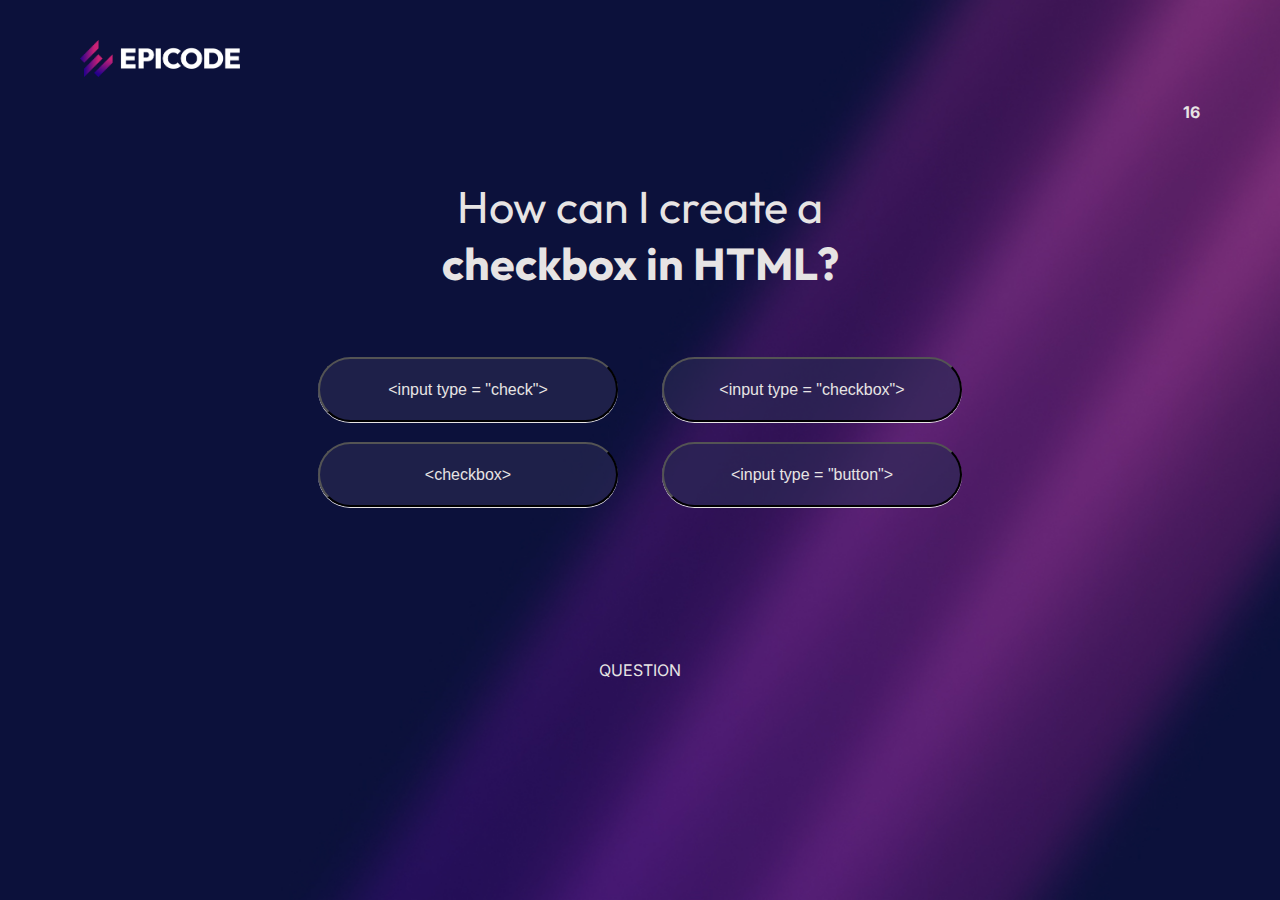
==== BenchmarkPage.html @ d09dcbf2 "update benchmarkPage" ====
<!DOCTYPE html>
<html lang="en">
  <head>
    <meta charset="UTF-8" />
    <meta name="viewport" content="width=device-width, initial-scale=1.0" />
    <link rel="stylesheet" href="./assets/CSS/general.css" />
    <link rel="stylesheet" href="./assets/CSS/BenchmarkPage.css" />
    <title>Benchmark Page</title>
  </head>
  <body>
    <header>
      <img class="epicode_logo" src="./assets/epicode_logo.png" alt="logo epicode" />
      <div class="timer-prov"><h4>16</h4></div>
    </header>
    <main>
      <h1>How can I create a <br /><span>checkbox in HTML?</span></h1>

      <button>&lt;input type = "check"&gt;</button>
      <button>&lt;input type = "checkbox"&gt;</button><br />
      <button>&lt;checkbox&gt;</button>
      <button>&lt;input type = "button"&gt;</button>
    </main>
    <footer>
      <p>QUESTION</p>
    </footer>
  </body>
</html>
---- assets/CSS/general.css ----
@import url("https://fonts.googleapis.com/css2?family=Outfit:wght@100..900&display=swap");
@import url("https://fonts.googleapis.com/css2?family=Inter:ital,opsz,wght@0,14..32,100..900;1,14..32,100..900&display=swap");

body {
  margin: 0;
  background-image: url(../bg.jpg);
  background-size: 100%;
  color: rgb(231, 228, 228);
  padding-inline: 5rem;
  padding-top: 2.5rem;
  min-width: 60%;
  font-family: "Inter", sans-serif;
  font-optical-sizing: auto;
  font-weight: 400;
  font-style: normal;
}

header {
  text-align: left;
}

.epicode_logo {
  width: 10rem;
}
h1 {
  font-family: "Outfit", sans-serif;
  font-optical-sizing: auto;
  font-weight: 400;
  font-style: normal;
}
---- assets/CSS/BenchmarkPage.css ----
body {
  text-align: center;
}
main {
  margin: 1rem;
}

h4 {
  text-align: right;
}
h1 {
  font-size: 2.8rem;
  margin-top: 3.5rem;
}
h1 span {
  font-weight: bold;
}
button {
  background-color: #292953a1;
  width: 300px;
  height: 65px;
  color: rgb(231, 228, 228);
  font-size: 16px;
  border-radius: 55px;
  box-shadow: 0 1px;
  padding: 15px 32px;
  display: inline;
  margin: -15px 20px;
  margin-top: 35px;
}
footer,
p {
  margin: 15%;
}
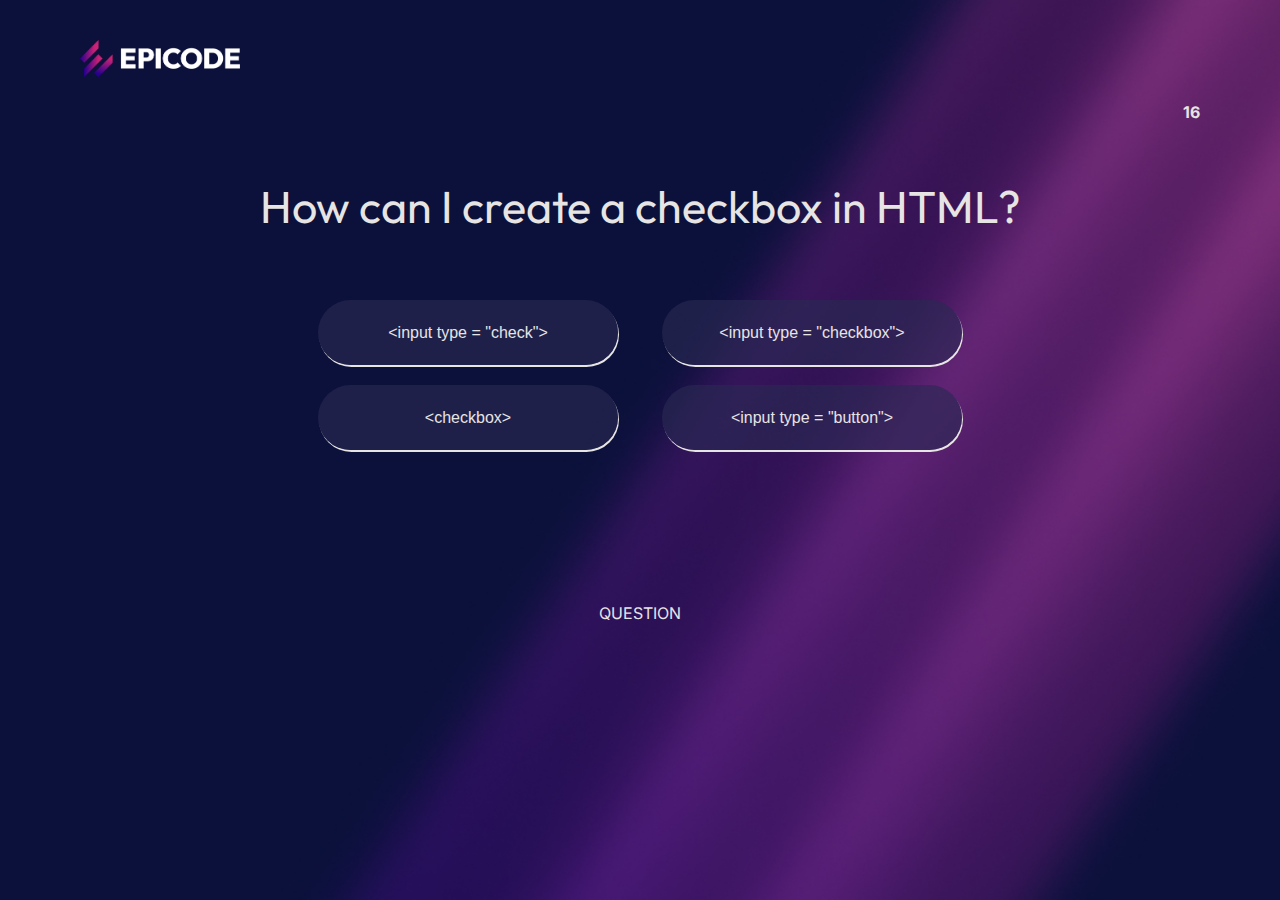
==== commit 639d4ac3: "update BenchmarkPage" ====
--- a/BenchmarkPage.html
+++ b/BenchmarkPage.html
@@ -13,12 +13,13 @@
       <div class="timer-prov"><h4>16</h4></div>
     </header>
     <main>
-      <h1>How can I create a <br /><span>checkbox in HTML?</span></h1>
-
-      <button>&lt;input type = "check"&gt;</button>
-      <button>&lt;input type = "checkbox"&gt;</button><br />
-      <button>&lt;checkbox&gt;</button>
-      <button>&lt;input type = "button"&gt;</button>
+      <h1>How can I create a checkbox in HTML?</h1>
+      <form>
+        <button>&lt;input type = "check"&gt;</button>
+        <button>&lt;input type = "checkbox"&gt;</button><br />
+        <button>&lt;checkbox&gt;</button>
+        <button>&lt;input type = "button"&gt;</button>
+      </form>
     </main>
     <footer>
       <p>QUESTION</p>
--- a/assets/CSS/general.css
+++ b/assets/CSS/general.css
@@ -27,4 +27,9 @@
   font-optical-sizing: auto;
   font-weight: 400;
   font-style: normal;
+h1{
+    font-family: "Outfit", sans-serif;
+    font-optical-sizing: auto;
+    font-weight: 400;
+    font-style: normal;
 }
--- a/assets/CSS/BenchmarkPage.css
+++ b/assets/CSS/BenchmarkPage.css
@@ -22,13 +22,18 @@
   color: rgb(231, 228, 228);
   font-size: 16px;
   border-radius: 55px;
-  box-shadow: 0 1px;
+  box-shadow: 1px 2px;
   padding: 15px 32px;
   display: inline;
   margin: -15px 20px;
   margin-top: 35px;
+  cursor: pointer;
+  border: 2px;
 }
-footer,
+button:hover {
+  background-color: #bb008b;
+}
+
 p {
   margin: 15%;
 }
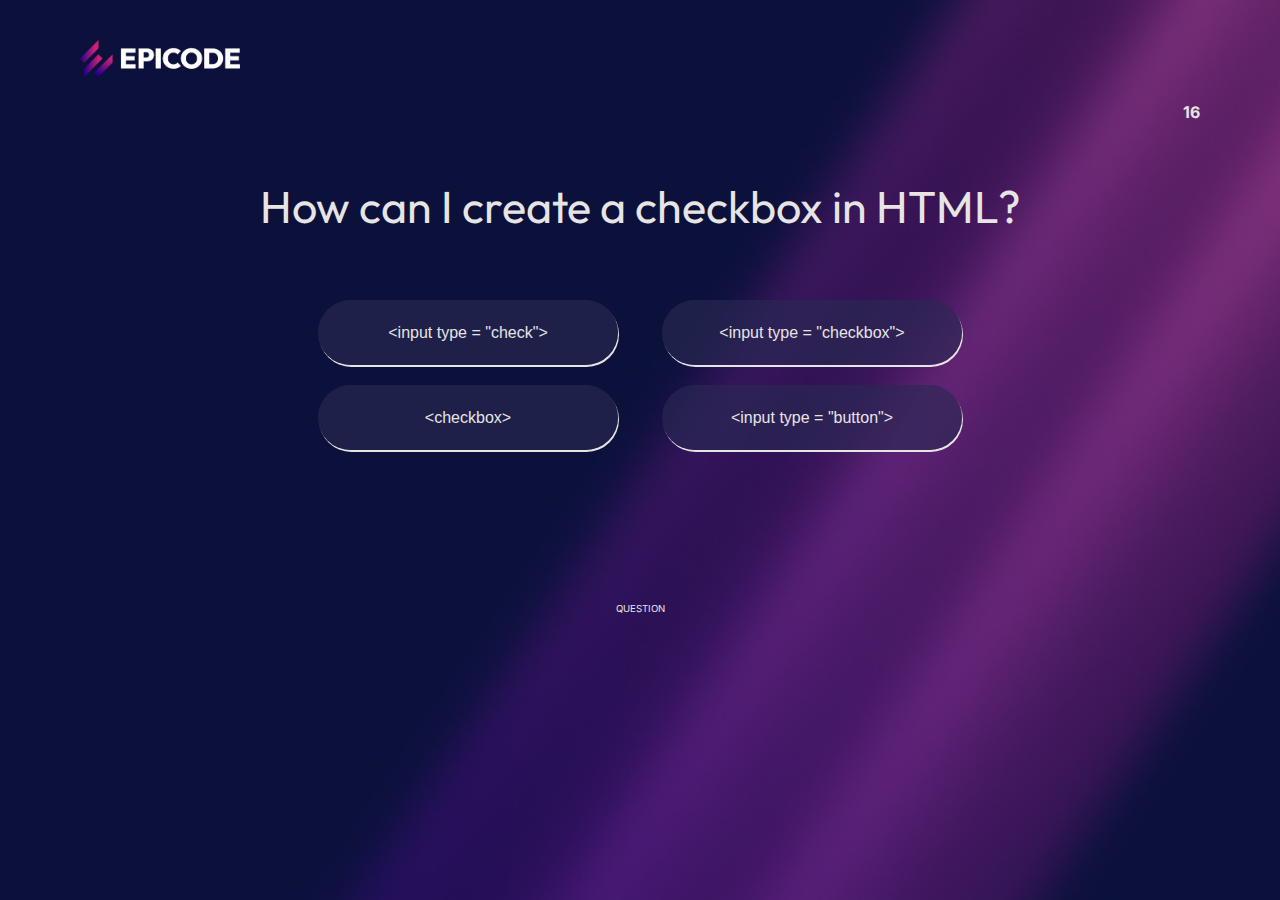
==== commit cfb606f9: "update link js/css/html di timer in BanchmarkPage" ====
--- a/BenchmarkPage.html
+++ b/BenchmarkPage.html
@@ -5,6 +5,9 @@
     <meta name="viewport" content="width=device-width, initial-scale=1.0" />
     <link rel="stylesheet" href="./assets/CSS/general.css" />
     <link rel="stylesheet" href="./assets/CSS/BenchmarkPage.css" />
+    <link rel="stylesheet" href="./timer.html" />
+    <link rel="stylesheet" href="./assets/CSS/timer.css" />
+    <link rel="stylesheet" href="./assets/JavaScript/timer.js" />
     <title>Benchmark Page</title>
   </head>
   <body>
--- a/assets/CSS/timer.css
+++ b/assets/CSS/timer.css
@@ -0,0 +1,36 @@
+#time{
+    display: inline-block;
+    max-width: 7rem;
+}
+
+.container{
+    width: 100%;
+    height: 100%;;
+}
+
+.container svg{
+    width: 100%;
+    height: 100%;
+}
+
+.container svg circle{
+    width:100%;
+    height: 100%;
+    fill: transparent;
+    stroke-width: 8%;
+    stroke: #00FFFF;
+}
+
+#time .container div{
+    text-align: center;
+    transform: translateY(-163%);
+}
+
+P{
+    font-size: 0.6rem;
+}
+
+#sec{
+    font-size: 2rem;
+    font-weight: 700;
+}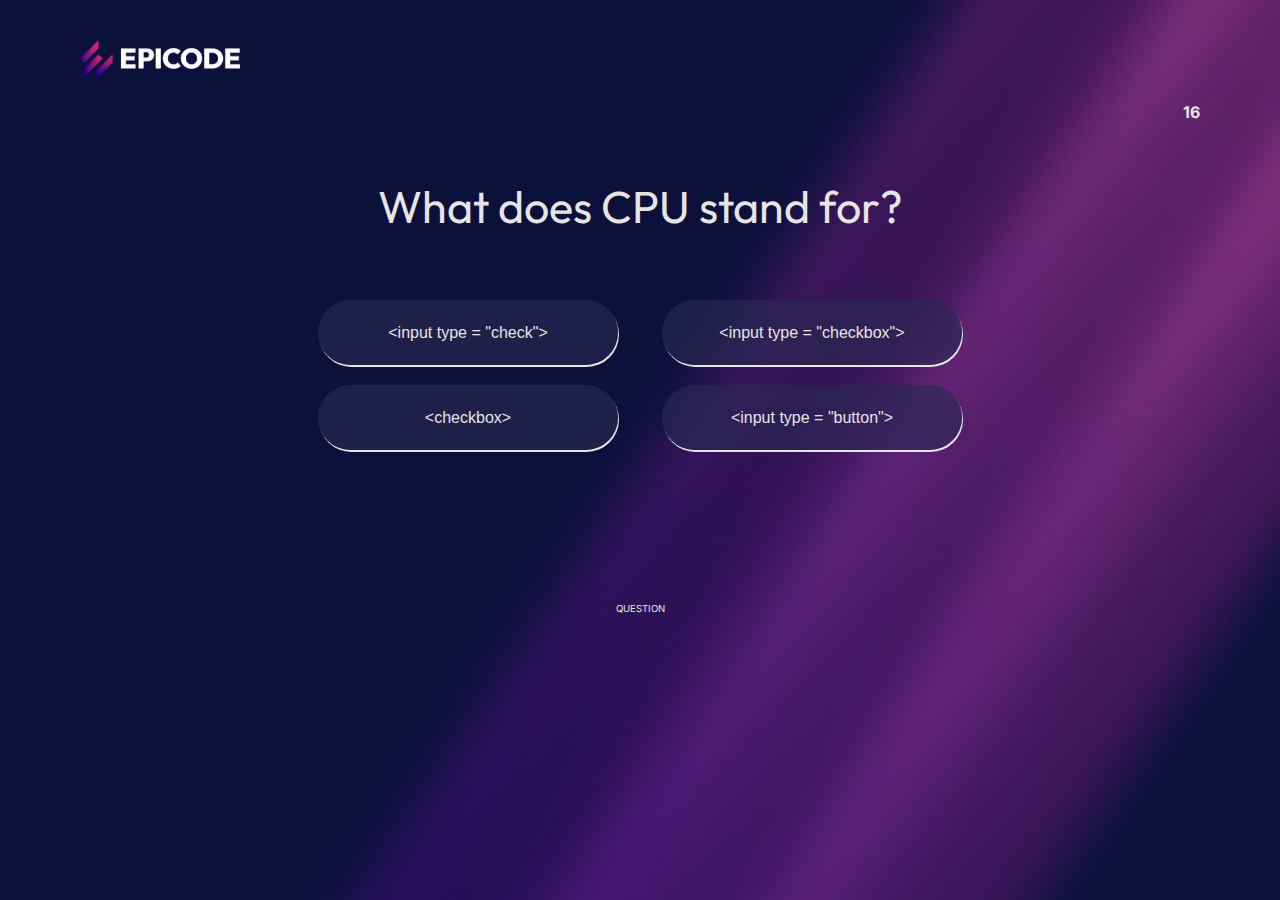
==== commit 6422c792: "PRIMA VITTORIA!!!!!" ====
--- a/BenchmarkPage.html
+++ b/BenchmarkPage.html
@@ -18,14 +18,15 @@
     <main>
       <h1>How can I create a checkbox in HTML?</h1>
       <form>
-        <button>&lt;input type = "check"&gt;</button>
-        <button>&lt;input type = "checkbox"&gt;</button><br />
-        <button>&lt;checkbox&gt;</button>
-        <button>&lt;input type = "button"&gt;</button>
+        <button id="risposta 1">&lt;input type = "check"&gt;</button>
+        <button id="risposta 2">&lt;input type = "checkbox"&gt;</button><br />
+        <button id="risposta 3">&lt;checkbox&gt;</button>
+        <button id="risposta 4">&lt;input type = "button"&gt;</button>
       </form>
     </main>
     <footer>
       <p>QUESTION</p>
     </footer>
+    <script src="./assets/JavaScript/benchmark.js"></script>
   </body>
 </html>
--- a/assets/CSS/general.css
+++ b/assets/CSS/general.css
@@ -27,9 +27,10 @@
   font-optical-sizing: auto;
   font-weight: 400;
   font-style: normal;
-h1{
-    font-family: "Outfit", sans-serif;
-    font-optical-sizing: auto;
-    font-weight: 400;
-    font-style: normal;
 }
+h1 {
+  font-family: "Outfit", sans-serif;
+  font-optical-sizing: auto;
+  font-weight: 400;
+  font-style: normal;
+}
--- a/assets/CSS/BenchmarkPage.css
+++ b/assets/CSS/BenchmarkPage.css
@@ -36,4 +36,5 @@
 
 p {
   margin: 15%;
+  font-size: 1rem;
 }
--- a/assets/CSS/timer.css
+++ b/assets/CSS/timer.css
@@ -18,9 +18,31 @@
     height: 100%;
     fill: transparent;
     stroke-width: 8%;
-    stroke: #00FFFF;
+    stroke:#00FFFF;
 }
 
+.container svg circle:nth-child(2){
+    stroke: transparent ;
+    stroke-dasharray: 440;
+    stroke-dashoffset: 440;
+    animation: anim 2s linear forwards;
+}
+
+@keyframes anim {
+    0%{
+        top: 0%;
+    }
+    100%{
+        top: -5000px;
+    }
+}
+
+@keyframes stroke {
+    100%{
+        stroke-dashoffset: 0;
+    }
+    
+}
 #time .container div{
     text-align: center;
     transform: translateY(-163%);
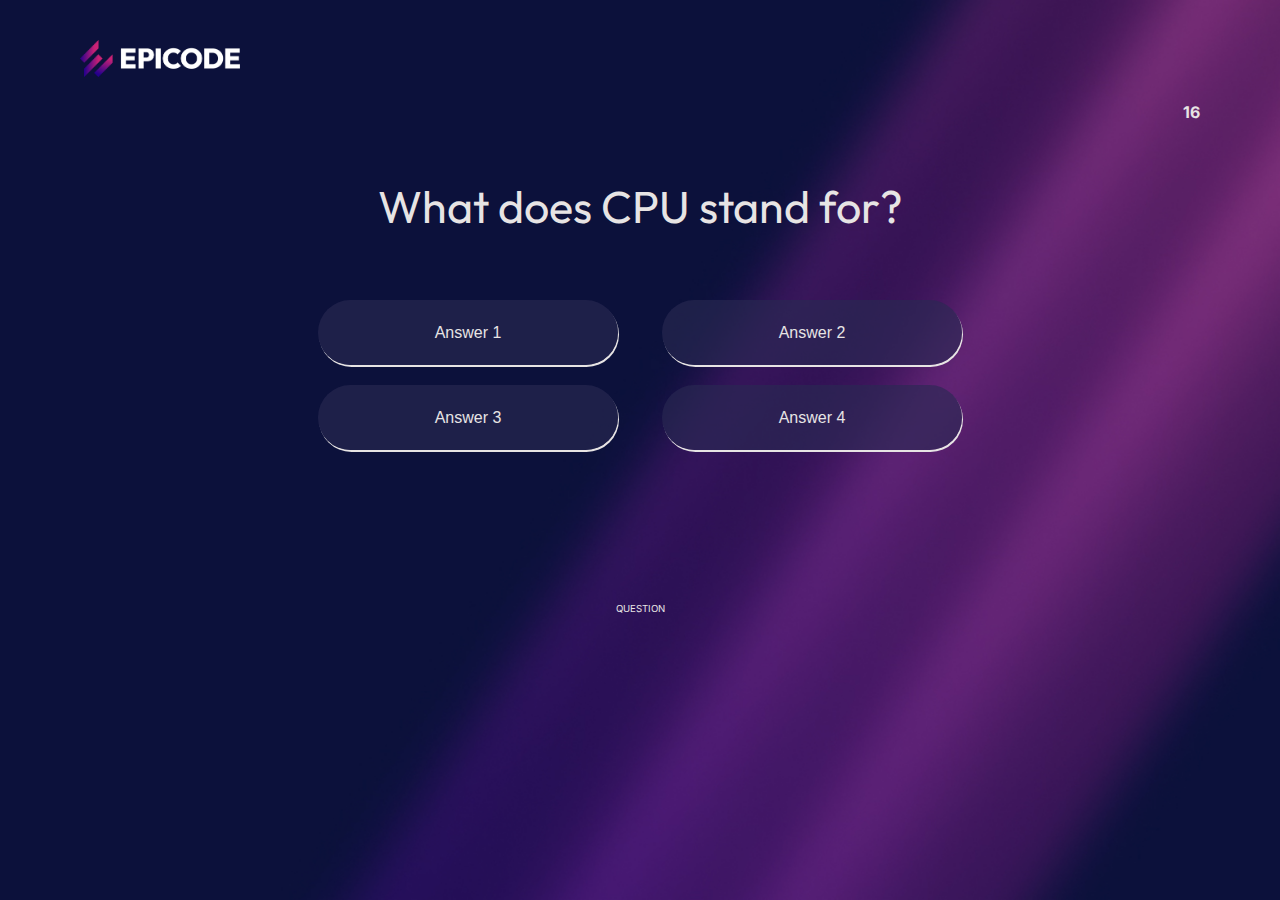
==== commit c518d6d8: "update benchmark" ====
--- a/BenchmarkPage.html
+++ b/BenchmarkPage.html
@@ -18,10 +18,10 @@
     <main>
       <h1>How can I create a checkbox in HTML?</h1>
       <form>
-        <button id="risposta 1">&lt;input type = "check"&gt;</button>
-        <button id="risposta 2">&lt;input type = "checkbox"&gt;</button><br />
-        <button id="risposta 3">&lt;checkbox&gt;</button>
-        <button id="risposta 4">&lt;input type = "button"&gt;</button>
+        <button class="risposta">Answer 1</button>
+        <button class="risposta">Answer 2</button><br />
+        <button class="risposta">Answer 3</button>
+        <button class="risposta">Answer 4</button>
       </form>
     </main>
     <footer>
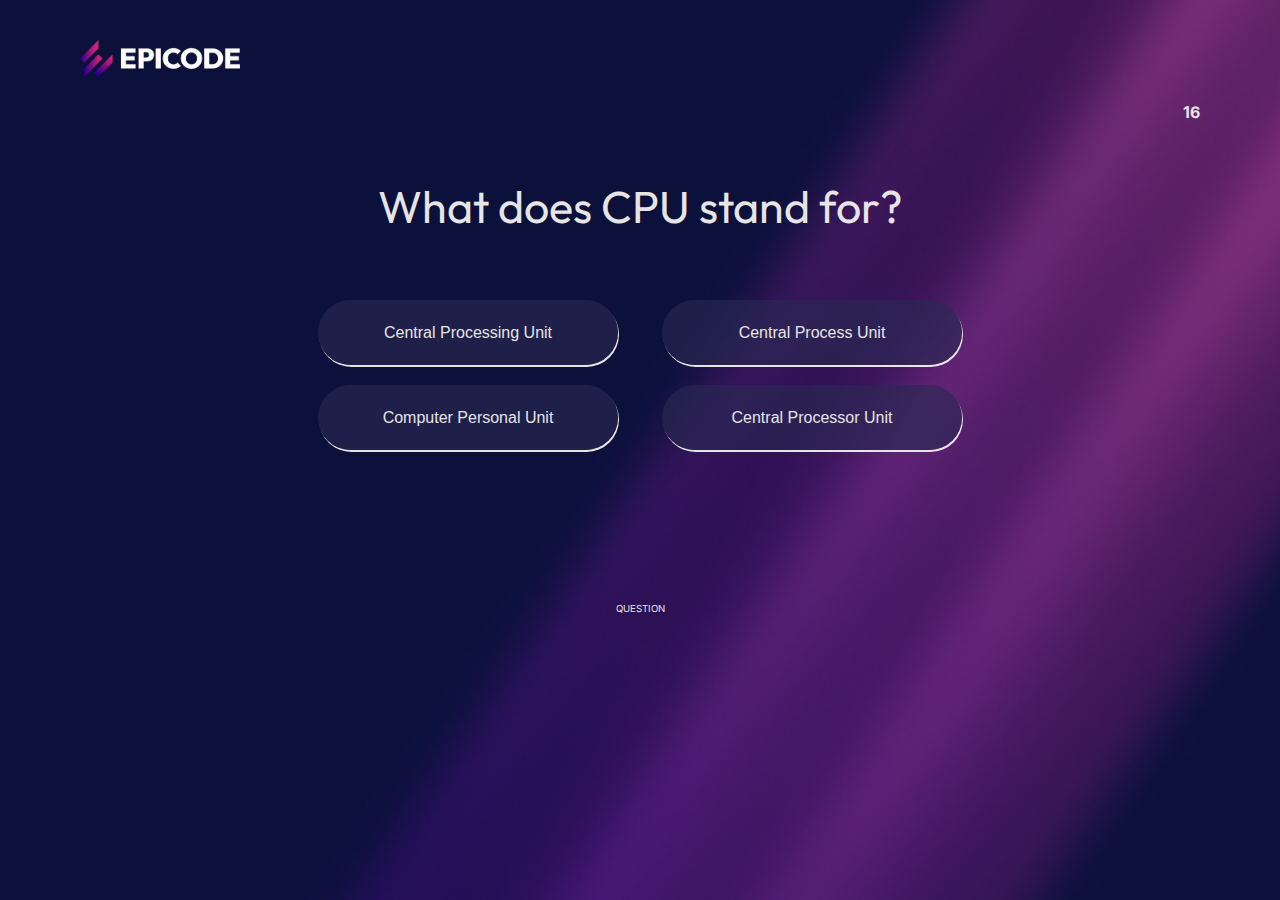
==== commit 2477bb26: "VITTTTTOOORRRIIAA!!!!!!" ====
--- a/BenchmarkPage.html
+++ b/BenchmarkPage.html
@@ -5,9 +5,9 @@
     <meta name="viewport" content="width=device-width, initial-scale=1.0" />
     <link rel="stylesheet" href="./assets/CSS/general.css" />
     <link rel="stylesheet" href="./assets/CSS/BenchmarkPage.css" />
-    <link rel="stylesheet" href="./timer.html" />
+
     <link rel="stylesheet" href="./assets/CSS/timer.css" />
-    <link rel="stylesheet" href="./assets/JavaScript/timer.js" />
+
     <title>Benchmark Page</title>
   </head>
   <body>
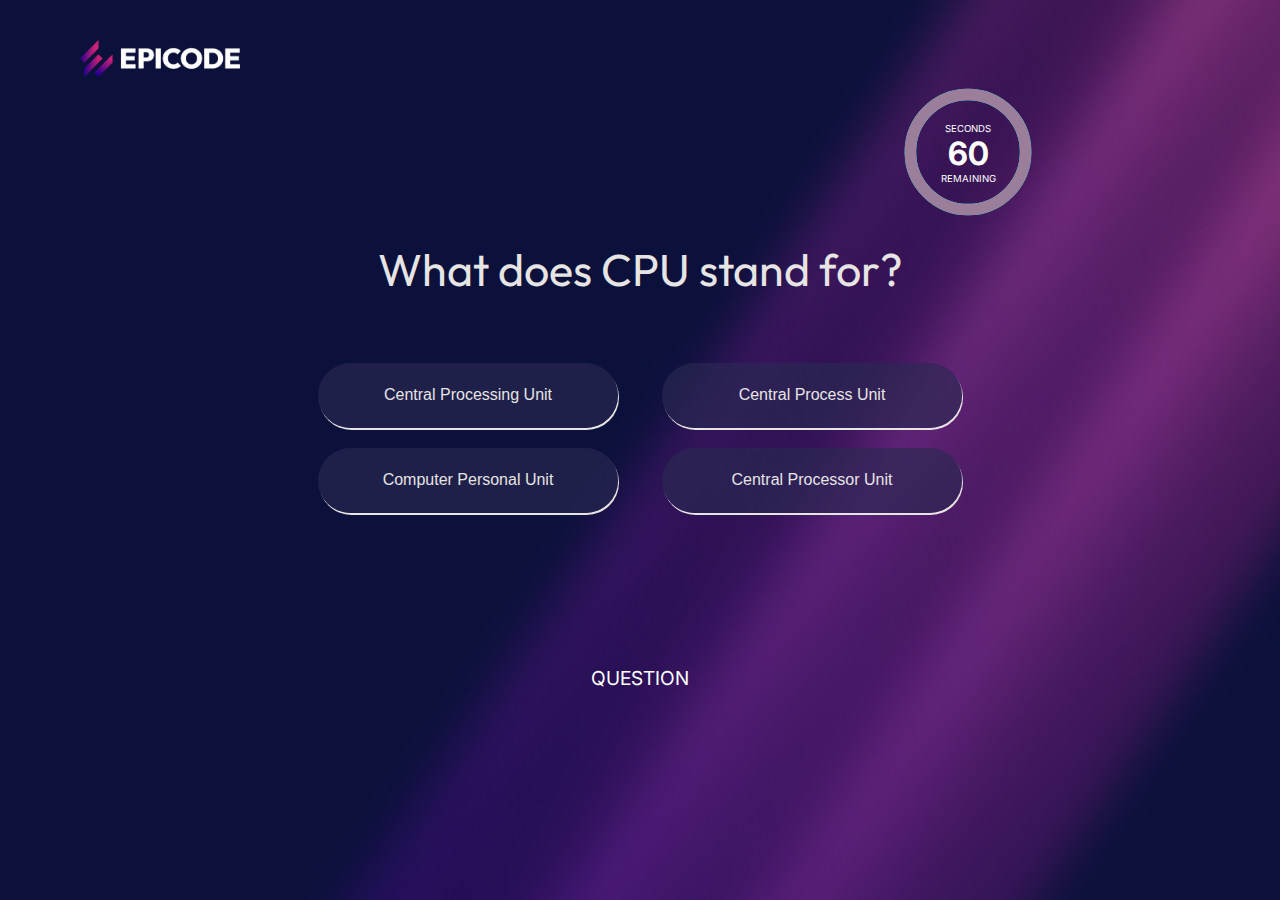
==== commit 6fa90974: "positioning timer" ====
--- a/BenchmarkPage.html
+++ b/BenchmarkPage.html
@@ -13,8 +13,21 @@
   <body>
     <header>
       <img class="epicode_logo" src="./assets/epicode_logo.png" alt="logo epicode" />
-      <div class="timer-prov"><h4>16</h4></div>
+      
     </header>
+    <div class="container-timer">
+      <div id="time">
+        <div class="container">
+            <svg viewBox="0 0 100 100" xmlns="http://www.w3.org/2000/svg">
+                <circle cx="50" cy="50" r="40" class="circle1" />
+                <circle cx="50" cy="50" r="40" class="circle2"/>
+            </svg>
+            <div>
+                <p> SECONDS <BR> <span id="sec">60 </span><BR> REMAINING</p>
+            </div>
+        </div>
+    </div>
+  </div>
     <main>
       <h1>How can I create a checkbox in HTML?</h1>
       <form>
--- a/assets/CSS/BenchmarkPage.css
+++ b/assets/CSS/BenchmarkPage.css
@@ -2,12 +2,9 @@
   text-align: center;
 }
 main {
-  margin: 1rem;
+  margin-top: 10rem;
 }
 
-h4 {
-  text-align: right;
-}
 h1 {
   font-size: 2.8rem;
   margin-top: 3.5rem;
@@ -34,7 +31,7 @@
   background-color: #bb008b;
 }
 
-p {
+footer p {
   margin: 15%;
-  font-size: 1rem;
+  font-size: 1.2rem;
 }
--- a/assets/CSS/timer.css
+++ b/assets/CSS/timer.css
@@ -1,11 +1,18 @@
+.container-timer{
+    position: absolute;
+    text-align: right;
+    top: 5rem;
+    right:15rem;
+
+}
 #time{
-    display: inline-block;
-    max-width: 7rem;
+    max-width: 9rem;
 }
 
 .container{
     width: 100%;
-    height: 100%;;
+    max-height: 7rem;
+    text-align: right;
 }
 
 .container svg{
@@ -13,43 +20,46 @@
     height: 100%;
 }
 
-.container svg circle{
+.circle1, .circle2{
     width:100%;
     height: 100%;
     fill: transparent;
     stroke-width: 8%;
-    stroke:#00FFFF;
+    border:none;
+    
+}
+.circle1{
+    stroke:rgb(0, 255, 255);
 }
 
-.container svg circle:nth-child(2){
-    stroke: transparent ;
+.circle2{
     stroke-dasharray: 440;
-    stroke-dashoffset: 440;
-    animation: anim 2s linear forwards;
+    stroke-dashoffset: 0;
+    border:none;
+    fill: transparent;
+    animation: rotate 184s;
+    stroke:#9a7e9a
 }
 
-@keyframes anim {
-    0%{
-        top: 0%;
-    }
-    100%{
-        top: -5000px;
+@keyframes rotate {
+    from{
+        stroke-dashoffset: 440;
+        stroke:#9a7e9a}
+    to{
+        stroke:#9a7e9a
+        stroke-dashoffset: 0;
+        
     }
 }
 
-@keyframes stroke {
-    100%{
-        stroke-dashoffset: 0;
-    }
-    
-}
 #time .container div{
     text-align: center;
-    transform: translateY(-163%);
+    transform: translateY(-189%);
 }
 
 P{
     font-size: 0.6rem;
+    color: white;
 }
 
 #sec{
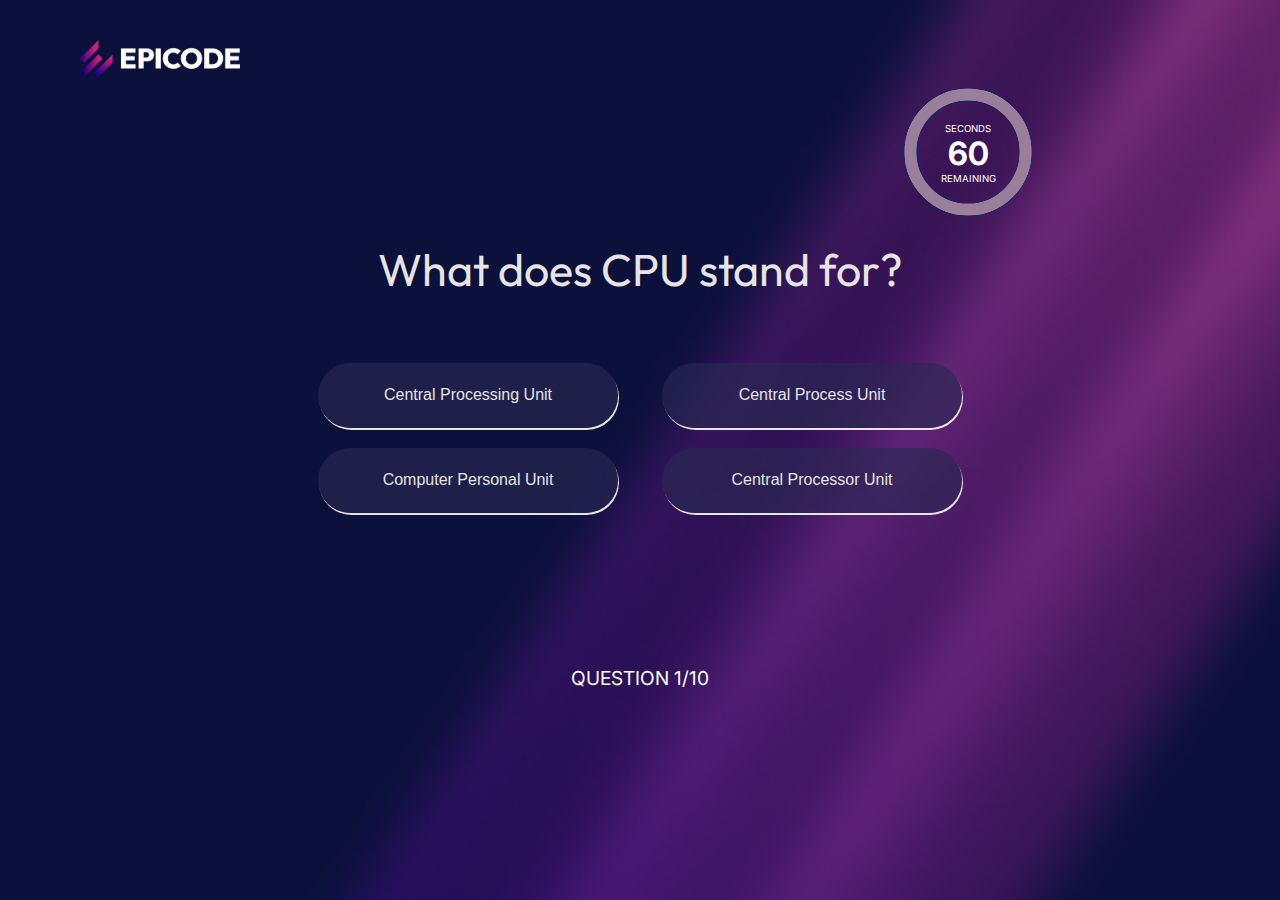
==== commit ee2356c1: "update timer" ====
--- a/BenchmarkPage.html
+++ b/BenchmarkPage.html
@@ -18,7 +18,7 @@
     <div class="container-timer">
       <div id="time">
         <div class="container">
-            <svg viewBox="0 0 100 100" xmlns="http://www.w3.org/2000/svg">
+            <svg viewBox="0 0 100 100" xmlns="http://www.w3.org/2000/svg" class="svg">
                 <circle cx="50" cy="50" r="40" class="circle1" />
                 <circle cx="50" cy="50" r="40" class="circle2"/>
             </svg>
@@ -31,7 +31,7 @@
     <main>
       <h1>How can I create a checkbox in HTML?</h1>
       <form>
-        <button class="risposta">Answer 1</button>
+        <button class="risposta" >Answer 1</button>
         <button class="risposta">Answer 2</button><br />
         <button class="risposta">Answer 3</button>
         <button class="risposta">Answer 4</button>
@@ -41,5 +41,6 @@
       <p>QUESTION</p>
     </footer>
     <script src="./assets/JavaScript/benchmark.js"></script>
+
   </body>
 </html>
--- a/assets/CSS/BenchmarkPage.css
+++ b/assets/CSS/BenchmarkPage.css
@@ -32,6 +32,22 @@
 }
 
 footer p {
-  margin: 15%;
+  margin-top: 15%;
+  display: inline-block;
   font-size: 1.2rem;
 }
+
+.button_off {
+  display: none;
+}
+.button_on {
+  visibility: visible;
+}
+
+.linkTo {
+  display: inline-block;
+  color: aqua;
+  text-align: right;
+  margin-left: 7rem;
+  font-weight: 700;
+}
--- a/assets/CSS/timer.css
+++ b/assets/CSS/timer.css
@@ -15,9 +15,10 @@
     text-align: right;
 }
 
-.container svg{
+.svg{
     width: 100%;
     height: 100%;
+    
 }
 
 .circle1, .circle2{
@@ -34,11 +35,13 @@
 
 .circle2{
     stroke-dasharray: 440;
-    stroke-dashoffset: 0;
     border:none;
     fill: transparent;
-    animation: rotate 184s;
-    stroke:#9a7e9a
+    /* animation: rotate 184s linear infinite; */
+    animation: rotate 184s; /*, reset s;*/
+    /* animation: rotate 184s ease-in-out infinite; */
+    stroke:#9a7e9a;
+
 }
 
 @keyframes rotate {
@@ -47,10 +50,21 @@
         stroke:#9a7e9a}
     to{
         stroke:#9a7e9a
-        stroke-dashoffset: 0;
+        stroke-dashoffset;
         
     }
 }
+/* 
+@keyframes reset{
+    from{
+        stroke-dashoffset: 440;
+        stroke:#9a7e9a}
+    to{
+        stroke:#9a7e9a
+        stroke-dashoffset;
+        
+    }
+} */
 
 #time .container div{
     text-align: center;
